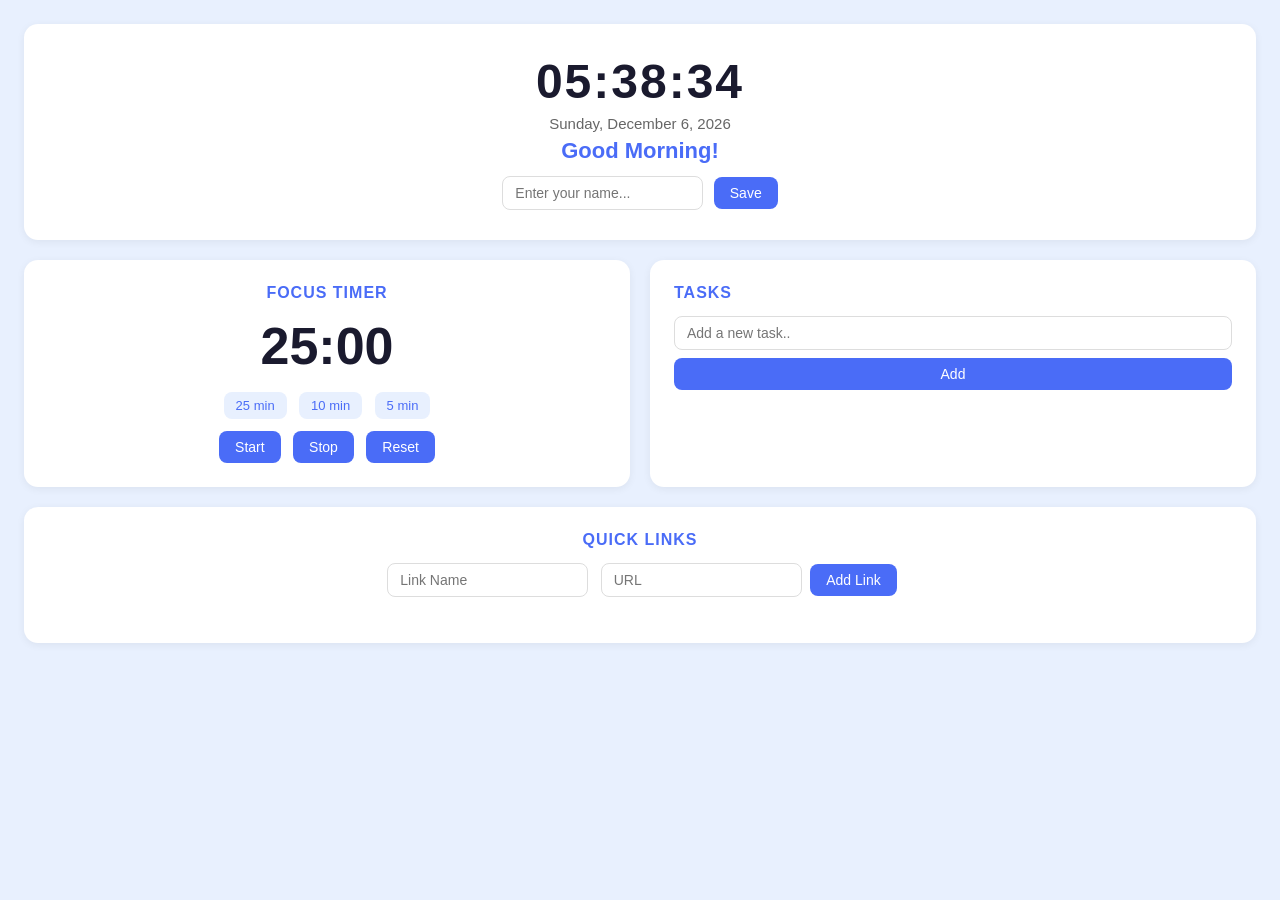
==== index.html @ 82832153 "Add files via upload" ====
<!DOCTYPE html>
<html lang="en">
<head>
    <meta charset="UTF-8">
    <meta name="viewport" content="width=device-width, initial-scale=1.0">
    <title>Life Dashboard</title>
    <link rel="stylesheet" href="css/style.css" />
</head>
<body>

    <!-- GREETING - full width -->
    <div id="greeting-section">
        <h1 id="time"></h1>
        <h3 id="date"></h3>
        <h2 id="greeting"></h2>
        <!-- Custom name -->
        <div id="name-section">
            <input type="text" id="nameInput" placeholder="Enter your name..." />
            <button id="saveName">Save</button>
        </div>
    </div>

    <!-- TENGAH - timer + todo -->
    <div id="middle-section">

        <!-- FOCUS TIMER -->
        <div class="card" id="timer-card">
            <h3>Focus Timer</h3>
            <h1 id="timer" contenteditable="true">25:00</h1>
            <!-- Pomodoro presets -->
            <div id="presets">
                <button class="preset-btn" data-time="25:00">25 min</button>
                <button class="preset-btn" data-time="10:00">10 min</button>
                <button class="preset-btn" data-time="05:00">5 min</button>
            </div>
            <div id="timer-controls">
                <button id="Start">Start</button>
                <button id="Stop">Stop</button>
                <button id="Reset">Reset</button>
            </div>
        </div>

        <!-- TO-DO LIST -->
        <div class="card">
            <h3>Tasks</h3>
            <input type="text" id="taskInput" placeholder="Add a new task.." />
            <button id="addTask">Add</button>
            <p id="duplicateMsg" style="color: red; font-size: 13px; display: none;">Task already exists!</p>
            <ul id="taskList">
                <!-- task akan muncul di sini -->
            </ul>
        </div>

    </div>

    <!-- QUICK LINKS - full width -->
    <div id="links-section">
        <h3>Quick Links</h3>
        <input type="text" id="linkName" placeholder="Link Name" />
        <input type="text" id="linkURL" placeholder="URL" />
        <button id="addLink">Add Link</button>
        <div id="linkList">
            <!-- links akan muncul di sini -->
        </div>
    </div>

    <script src="js/app.js"></script>
</body>
</html>
---- css/style.css ----
* {
    box-sizing: border-box;
    margin: 0;
    padding: 0;
}

body {
    font-family: 'Segoe UI', sans-serif;
    background-color: #e8f0fe;
    padding: 24px;
    color: #1a1a2e;
}

/* ---- GREETING ---- */
#greeting-section {
    text-align: center;
    padding: 30px 20px;
    background: white;
    border-radius: 14px;
    margin-bottom: 20px;
    box-shadow: 0 2px 8px rgba(0,0,0,0.06);
}

#greeting-section h1 {
    font-size: 48px;
    font-weight: 700;
    letter-spacing: 2px;
    color: #1a1a2e;
}

#greeting-section h3 {
    font-size: 15px;
    font-weight: 400;
    color: #666;
    margin: 6px 0;
}

#greeting-section h2 {
    font-size: 22px;
    font-weight: 600;
    color: #4a6cf7;
    margin-top: 4px;
}

/* ---- MIDDLE SECTION ---- */
#middle-section {
    display: flex;
    gap: 20px;
    margin-bottom: 20px;
}

.card {
    background: white;
    border-radius: 14px;
    padding: 24px;
    flex: 1;
    box-shadow: 0 2px 8px rgba(0,0,0,0.06);
}

.card h3 {
    font-size: 16px;
    font-weight: 600;
    color: #4a6cf7;
    margin-bottom: 14px;
    text-transform: uppercase;
    letter-spacing: 1px;
}

/* ---- FOCUS TIMER ---- */
#timer-card {
    text-align: center;
}

#timer {
    font-size: 52px;
    font-weight: 700;
    color: #1a1a2e;
    margin: 10px 0 16px;
    cursor: text;
}

#timer-card button {
    margin: 0 4px;
}

/* ---- BUTTONS ---- */
button {
    padding: 8px 16px;
    border: none;
    border-radius: 8px;
    cursor: pointer;
    font-size: 14px;
    font-weight: 500;
    background-color: #4a6cf7;
    color: white;
    transition: background 0.2s;
}

button:hover {
    background-color: #3a5ce5;
}

/* ---- TO-DO LIST ---- */
#taskInput {
    width: 100%;
    padding: 8px 12px;
    border: 1px solid #ddd;
    border-radius: 8px;
    font-size: 14px;
    margin-bottom: 8px;
    outline: none;
}

#taskInput:focus {
    border-color: #4a6cf7;
}

#addTask {
    width: 100%;
    margin-bottom: 10px;
}

ul {
    list-style: none;
    padding: 0;
    text-align: left;
    margin-top: 6px;
}

li {
    display: flex;
    align-items: center;
    justify-content: space-between;
    padding: 8px 0;
    border-bottom: 1px solid #f0f0f0;
    font-size: 14px;
}

li div {
    display: flex;
    align-items: center;
    gap: 8px;
}

li button {
    background: none;
    font-size: 12px;
    padding: 4px 8px;
    border-radius: 6px;
    margin-left: 4px;
}

.editBtn {
    color: #4a6cf7;
    border: 1px solid #4a6cf7;
}

.editBtn:hover {
    background-color: #4a6cf7;
    color: white;
}

li button:not(.editBtn):not(.deleteLink) {
    color: #e74c3c;
    border: 1px solid #e74c3c;
}

li button:not(.editBtn):not(.deleteLink):hover {
    background-color: #e74c3c;
    color: white;
}

.editInput {
    padding: 4px 8px;
    font-size: 14px;
    border: 1px solid #4a6cf7;
    border-radius: 4px;
    outline: none;
}

/* ---- QUICK LINKS ---- */
#links-section {
    background: white;
    border-radius: 14px;
    padding: 24px;
    text-align: center;
    box-shadow: 0 2px 8px rgba(0,0,0,0.06);
}

#links-section h3 {
    font-size: 16px;
    font-weight: 600;
    color: #4a6cf7;
    margin-bottom: 14px;
    text-transform: uppercase;
    letter-spacing: 1px;
}

#links-section input {
    padding: 8px 12px;
    border: 1px solid #ddd;
    border-radius: 8px;
    font-size: 14px;
    margin: 0 4px 8px;
    outline: none;
}

#links-section input:focus {
    border-color: #4a6cf7;
}

#linkList {
    margin-top: 14px;
}

#linkList a {
    display: inline-block;
    margin: 5px;
    padding: 8px 16px;
    background-color: #e8f0fe;
    border-radius: 8px;
    text-decoration: none;
    color: #4a6cf7;
    font-size: 14px;
    font-weight: 500;
    transition: background 0.2s;
}

#linkList a:hover {
    background-color: #4a6cf7;
    color: white;
}

.deleteLink {
    margin-left: 4px;
    cursor: pointer;
    color: #999;
    background: none;
    border: none;
    font-size: 11px;
    padding: 0;
}

.deleteLink:hover {
    color: #e74c3c;
    background: none;
}

/* ---- CUSTOM NAME ---- */
#name-section {
    margin-top: 12px;
}

#name-section input {
    padding: 8px 12px;
    border: 1px solid #ddd;
    border-radius: 8px;
    font-size: 14px;
    outline: none;
    margin-right: 6px;
}

#name-section input:focus {
    border-color: #4a6cf7;
}

/* ---- POMODORO PRESETS ---- */
#presets {
    margin-bottom: 12px;
}

.preset-btn {
    background-color: #e8f0fe;
    color: #4a6cf7;
    margin: 0 4px;
    font-size: 13px;
    padding: 6px 12px;
}

.preset-btn:hover {
    background-color: #4a6cf7;
    color: white;
}

#timer-controls {
    margin-top: 8px;
}
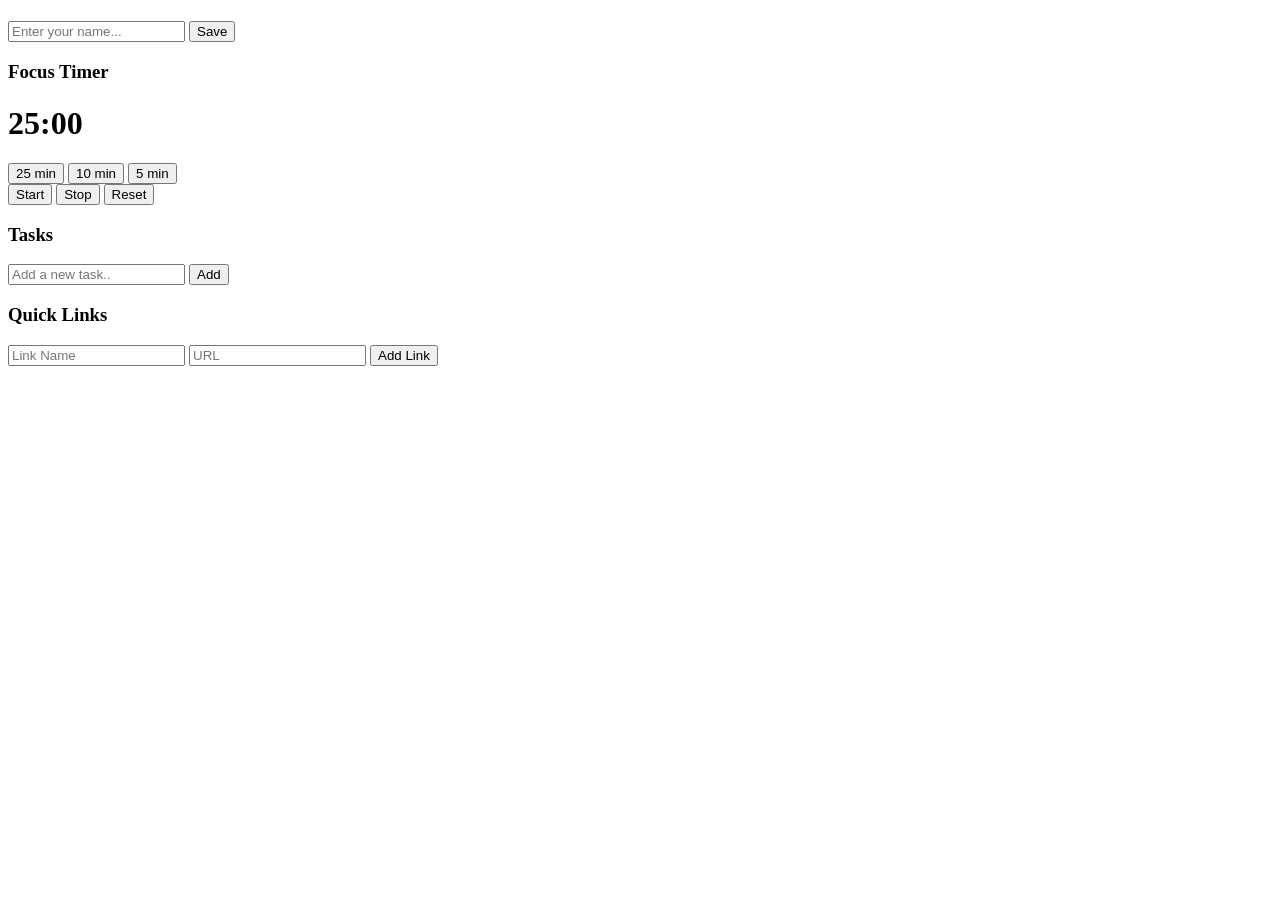
==== commit 7b07a8af: "Add files via upload" ====
--- a/index.html
+++ b/index.html
@@ -3,7 +3,7 @@
 <head>
     <meta charset="UTF-8">
     <meta name="viewport" content="width=device-width, initial-scale=1.0">
-    <title>Life Dashboard</title>
+    <title>To-do list life Dashboard</title>
     <link rel="stylesheet" href="css/style.css" />
 </head>
 <body>
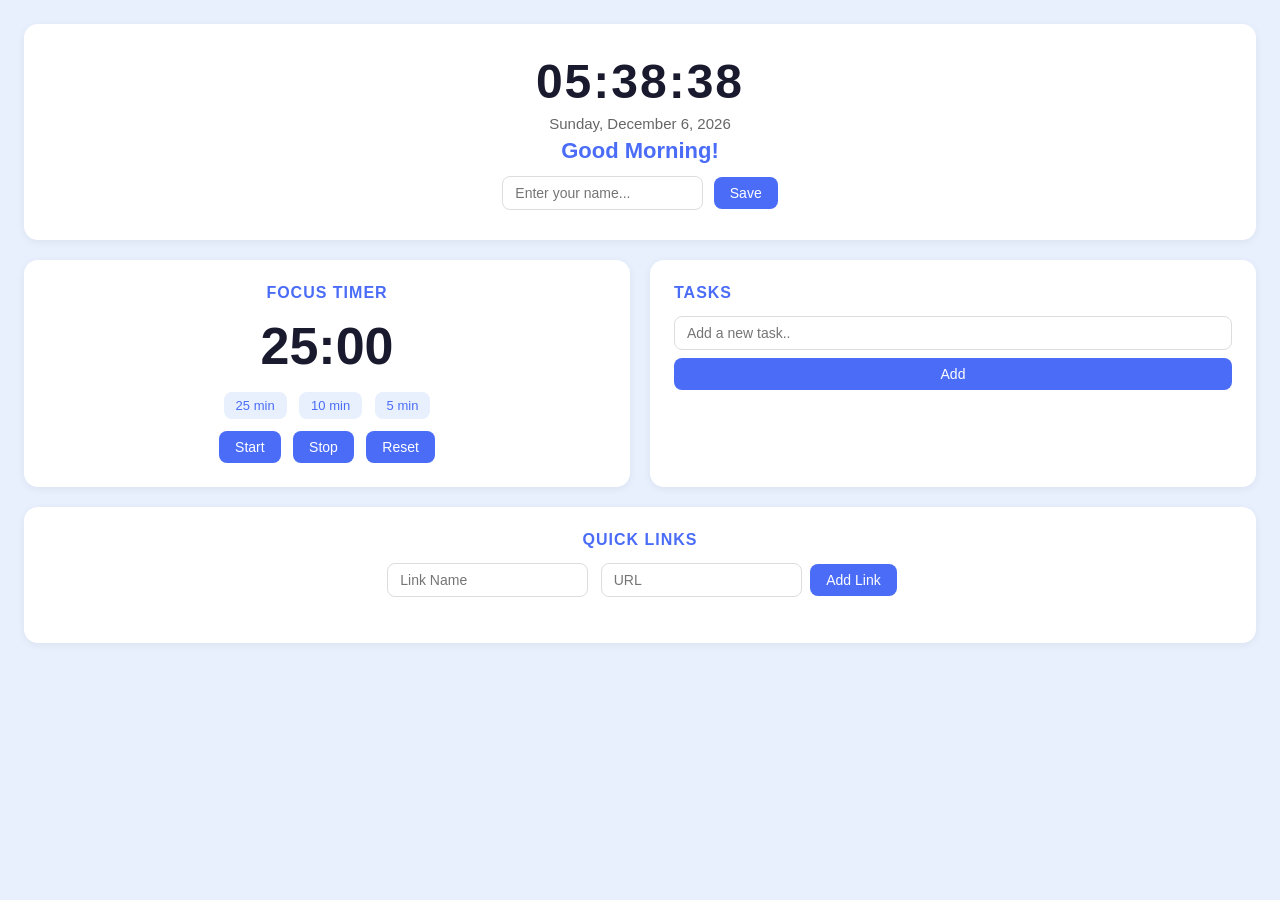
==== commit 64969f90: "Fix HTML structure and resource paths Updated HTML structure and corrected file references." ====
--- a/index.html
+++ b/index.html
@@ -4,7 +4,7 @@
     <meta charset="UTF-8">
     <meta name="viewport" content="width=device-width, initial-scale=1.0">
     <title>To-do list life Dashboard</title>
-    <link rel="stylesheet" href="css/style.css" />
+    <link rel="stylesheet" href="style.css" />
 </head>
 <body>
 
@@ -64,6 +64,6 @@
         </div>
     </div>
 
-    <script src="js/app.js"></script>
+    <script src="app.js"></script>
 </body>
 </html>
--- a/style.css
+++ b/style.css
@@ -0,0 +1,287 @@
+* {
+    box-sizing: border-box;
+    margin: 0;
+    padding: 0;
+}
+
+body {
+    font-family: 'Segoe UI', sans-serif;
+    background-color: #e8f0fe;
+    padding: 24px;
+    color: #1a1a2e;
+}
+
+/* ---- GREETING ---- */
+#greeting-section {
+    text-align: center;
+    padding: 30px 20px;
+    background: white;
+    border-radius: 14px;
+    margin-bottom: 20px;
+    box-shadow: 0 2px 8px rgba(0,0,0,0.06);
+}
+
+#greeting-section h1 {
+    font-size: 48px;
+    font-weight: 700;
+    letter-spacing: 2px;
+    color: #1a1a2e;
+}
+
+#greeting-section h3 {
+    font-size: 15px;
+    font-weight: 400;
+    color: #666;
+    margin: 6px 0;
+}
+
+#greeting-section h2 {
+    font-size: 22px;
+    font-weight: 600;
+    color: #4a6cf7;
+    margin-top: 4px;
+}
+
+/* ---- MIDDLE SECTION ---- */
+#middle-section {
+    display: flex;
+    gap: 20px;
+    margin-bottom: 20px;
+}
+
+.card {
+    background: white;
+    border-radius: 14px;
+    padding: 24px;
+    flex: 1;
+    box-shadow: 0 2px 8px rgba(0,0,0,0.06);
+}
+
+.card h3 {
+    font-size: 16px;
+    font-weight: 600;
+    color: #4a6cf7;
+    margin-bottom: 14px;
+    text-transform: uppercase;
+    letter-spacing: 1px;
+}
+
+/* ---- FOCUS TIMER ---- */
+#timer-card {
+    text-align: center;
+}
+
+#timer {
+    font-size: 52px;
+    font-weight: 700;
+    color: #1a1a2e;
+    margin: 10px 0 16px;
+    cursor: text;
+}
+
+#timer-card button {
+    margin: 0 4px;
+}
+
+/* ---- BUTTONS ---- */
+button {
+    padding: 8px 16px;
+    border: none;
+    border-radius: 8px;
+    cursor: pointer;
+    font-size: 14px;
+    font-weight: 500;
+    background-color: #4a6cf7;
+    color: white;
+    transition: background 0.2s;
+}
+
+button:hover {
+    background-color: #3a5ce5;
+}
+
+/* ---- TO-DO LIST ---- */
+#taskInput {
+    width: 100%;
+    padding: 8px 12px;
+    border: 1px solid #ddd;
+    border-radius: 8px;
+    font-size: 14px;
+    margin-bottom: 8px;
+    outline: none;
+}
+
+#taskInput:focus {
+    border-color: #4a6cf7;
+}
+
+#addTask {
+    width: 100%;
+    margin-bottom: 10px;
+}
+
+ul {
+    list-style: none;
+    padding: 0;
+    text-align: left;
+    margin-top: 6px;
+}
+
+li {
+    display: flex;
+    align-items: center;
+    justify-content: space-between;
+    padding: 8px 0;
+    border-bottom: 1px solid #f0f0f0;
+    font-size: 14px;
+}
+
+li div {
+    display: flex;
+    align-items: center;
+    gap: 8px;
+}
+
+li button {
+    background: none;
+    font-size: 12px;
+    padding: 4px 8px;
+    border-radius: 6px;
+    margin-left: 4px;
+}
+
+.editBtn {
+    color: #4a6cf7;
+    border: 1px solid #4a6cf7;
+}
+
+.editBtn:hover {
+    background-color: #4a6cf7;
+    color: white;
+}
+
+li button:not(.editBtn):not(.deleteLink) {
+    color: #e74c3c;
+    border: 1px solid #e74c3c;
+}
+
+li button:not(.editBtn):not(.deleteLink):hover {
+    background-color: #e74c3c;
+    color: white;
+}
+
+.editInput {
+    padding: 4px 8px;
+    font-size: 14px;
+    border: 1px solid #4a6cf7;
+    border-radius: 4px;
+    outline: none;
+}
+
+/* ---- QUICK LINKS ---- */
+#links-section {
+    background: white;
+    border-radius: 14px;
+    padding: 24px;
+    text-align: center;
+    box-shadow: 0 2px 8px rgba(0,0,0,0.06);
+}
+
+#links-section h3 {
+    font-size: 16px;
+    font-weight: 600;
+    color: #4a6cf7;
+    margin-bottom: 14px;
+    text-transform: uppercase;
+    letter-spacing: 1px;
+}
+
+#links-section input {
+    padding: 8px 12px;
+    border: 1px solid #ddd;
+    border-radius: 8px;
+    font-size: 14px;
+    margin: 0 4px 8px;
+    outline: none;
+}
+
+#links-section input:focus {
+    border-color: #4a6cf7;
+}
+
+#linkList {
+    margin-top: 14px;
+}
+
+#linkList a {
+    display: inline-block;
+    margin: 5px;
+    padding: 8px 16px;
+    background-color: #e8f0fe;
+    border-radius: 8px;
+    text-decoration: none;
+    color: #4a6cf7;
+    font-size: 14px;
+    font-weight: 500;
+    transition: background 0.2s;
+}
+
+#linkList a:hover {
+    background-color: #4a6cf7;
+    color: white;
+}
+
+.deleteLink {
+    margin-left: 4px;
+    cursor: pointer;
+    color: #999;
+    background: none;
+    border: none;
+    font-size: 11px;
+    padding: 0;
+}
+
+.deleteLink:hover {
+    color: #e74c3c;
+    background: none;
+}
+
+/* ---- CUSTOM NAME ---- */
+#name-section {
+    margin-top: 12px;
+}
+
+#name-section input {
+    padding: 8px 12px;
+    border: 1px solid #ddd;
+    border-radius: 8px;
+    font-size: 14px;
+    outline: none;
+    margin-right: 6px;
+}
+
+#name-section input:focus {
+    border-color: #4a6cf7;
+}
+
+/* ---- POMODORO PRESETS ---- */
+#presets {
+    margin-bottom: 12px;
+}
+
+.preset-btn {
+    background-color: #e8f0fe;
+    color: #4a6cf7;
+    margin: 0 4px;
+    font-size: 13px;
+    padding: 6px 12px;
+}
+
+.preset-btn:hover {
+    background-color: #4a6cf7;
+    color: white;
+}
+
+#timer-controls {
+    margin-top: 8px;
+}
